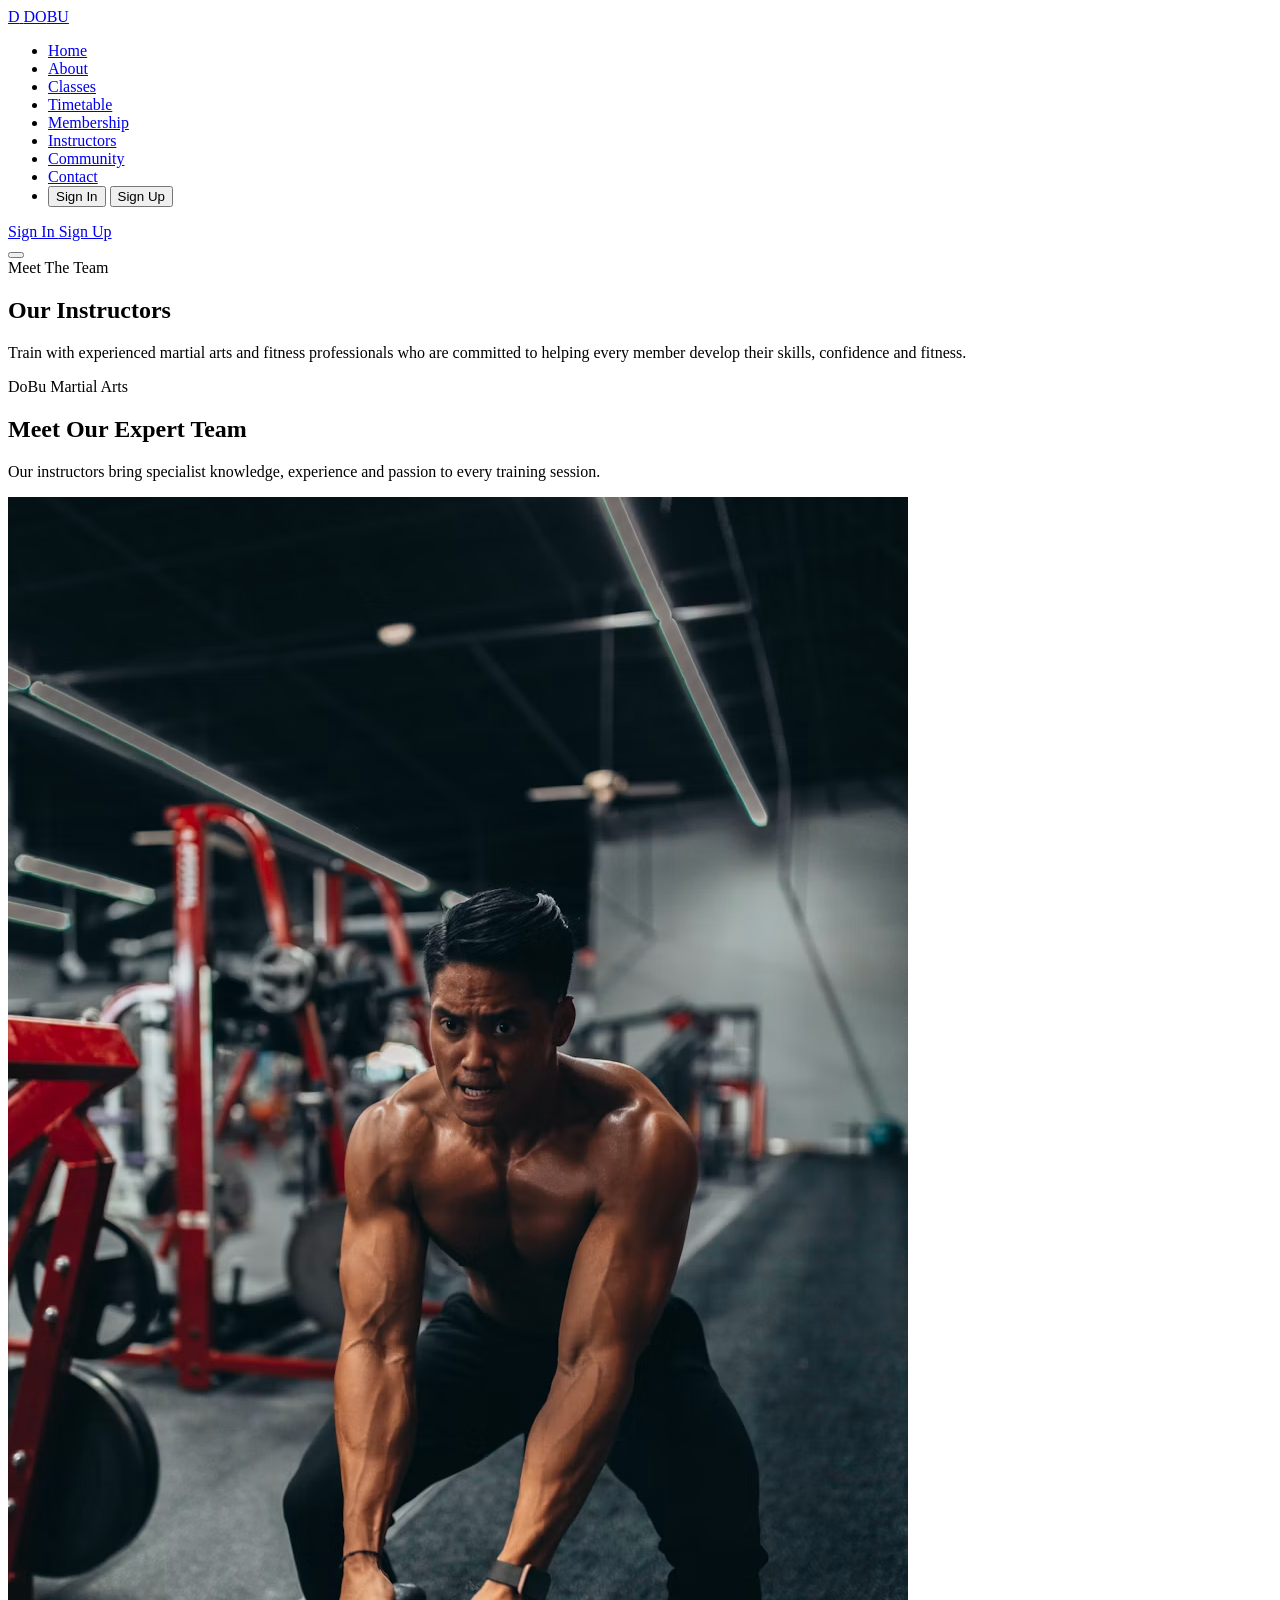
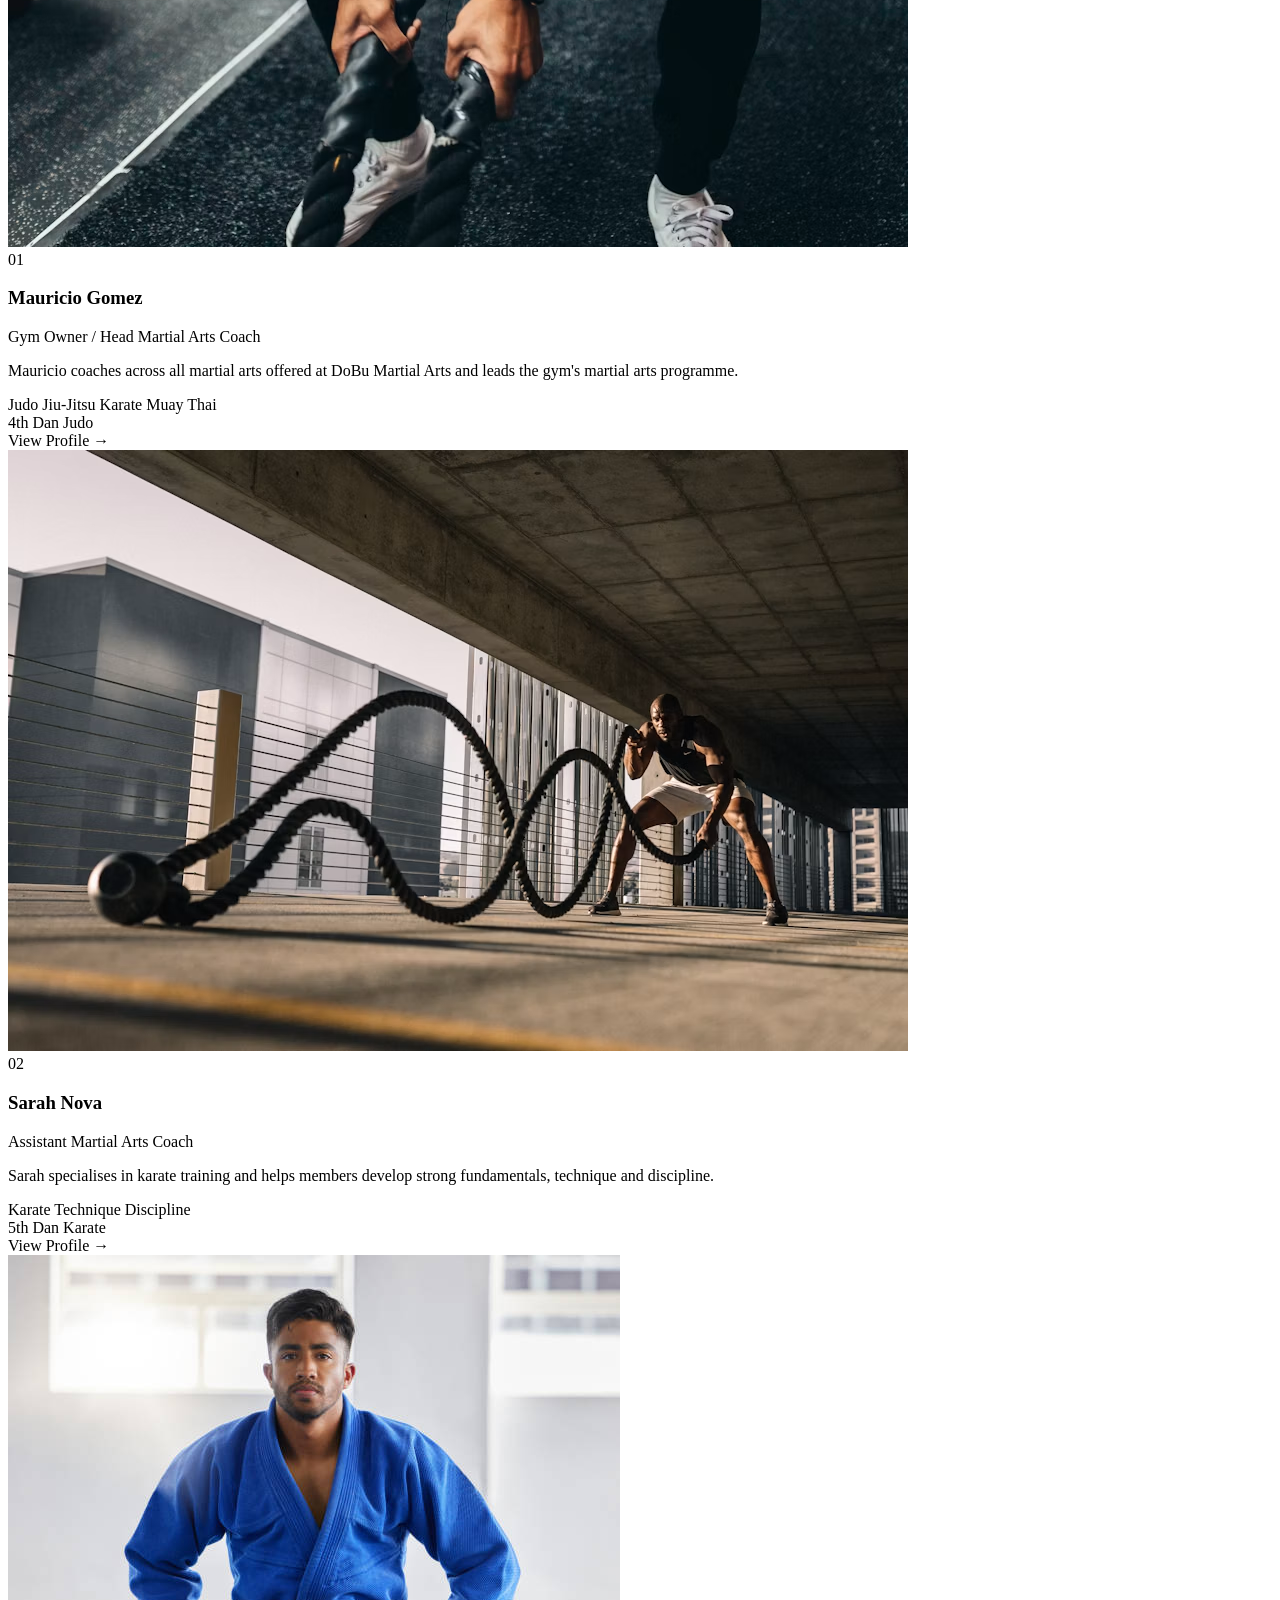
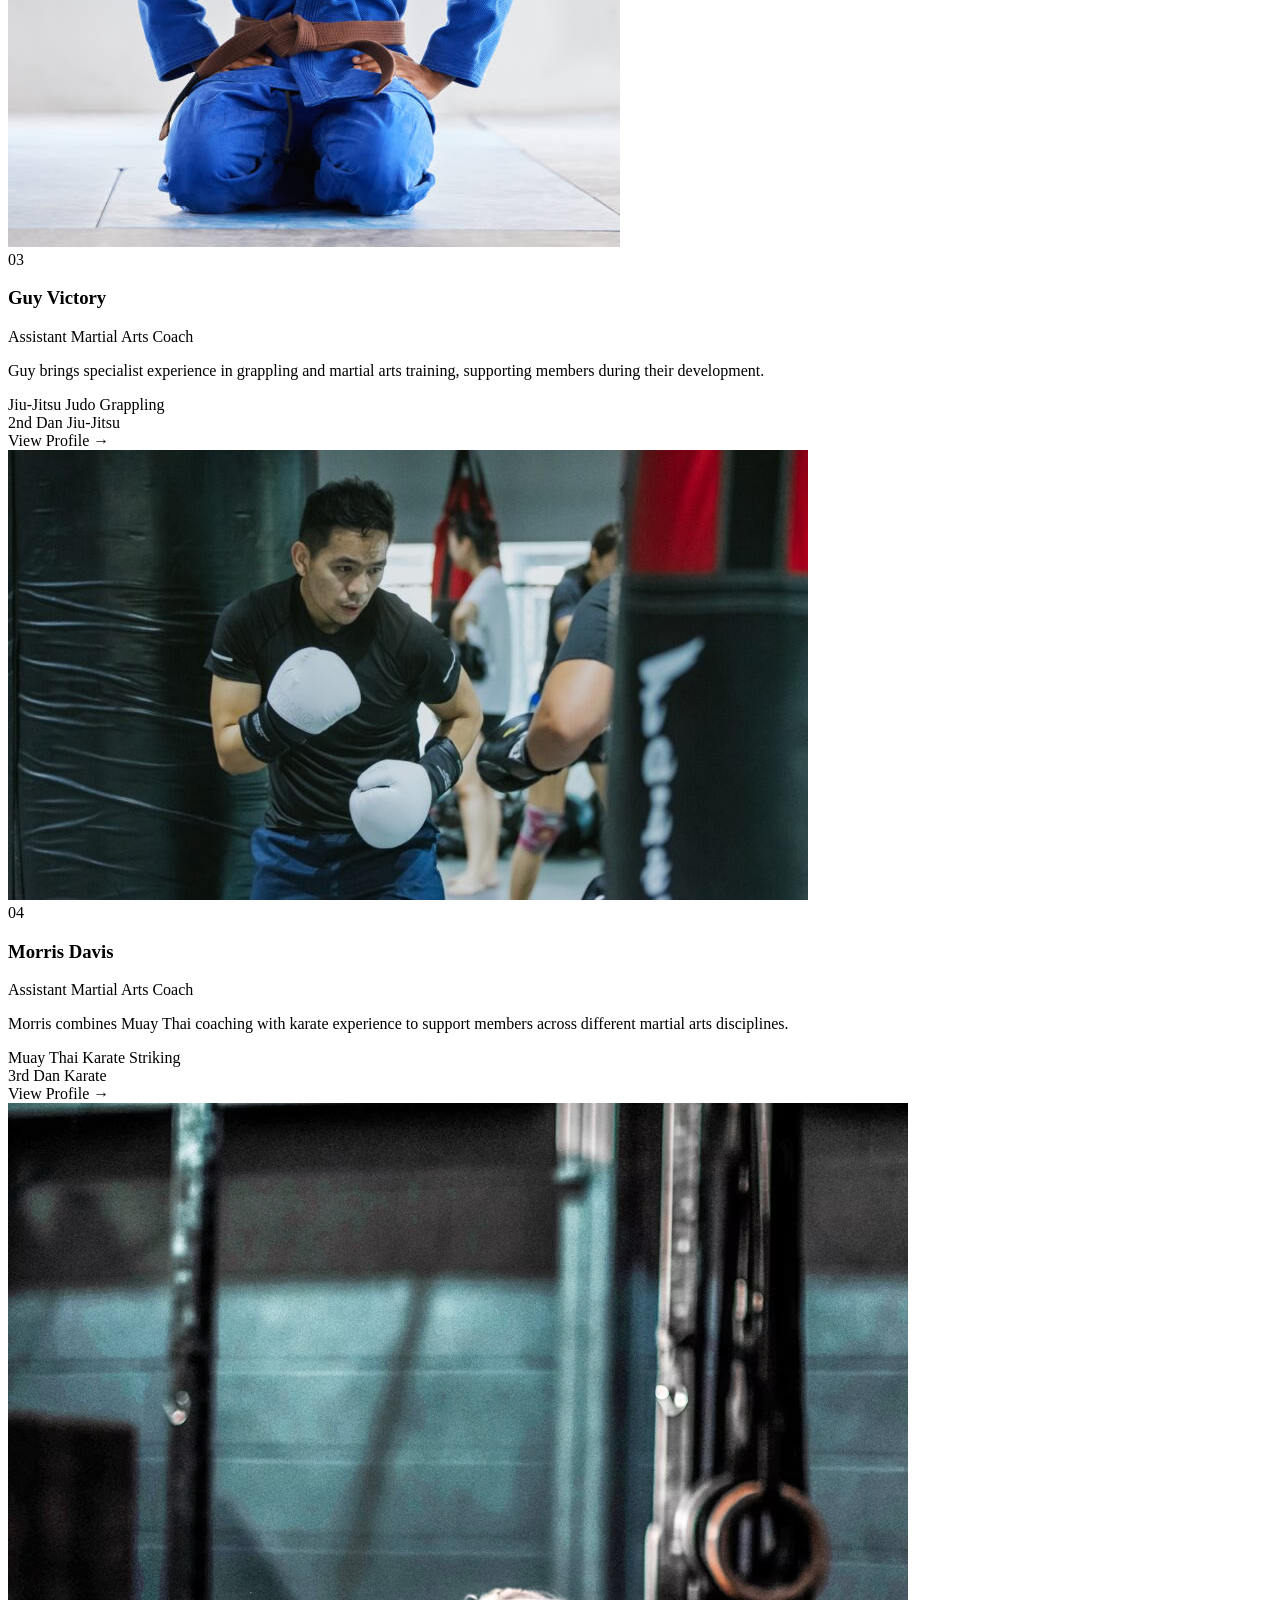
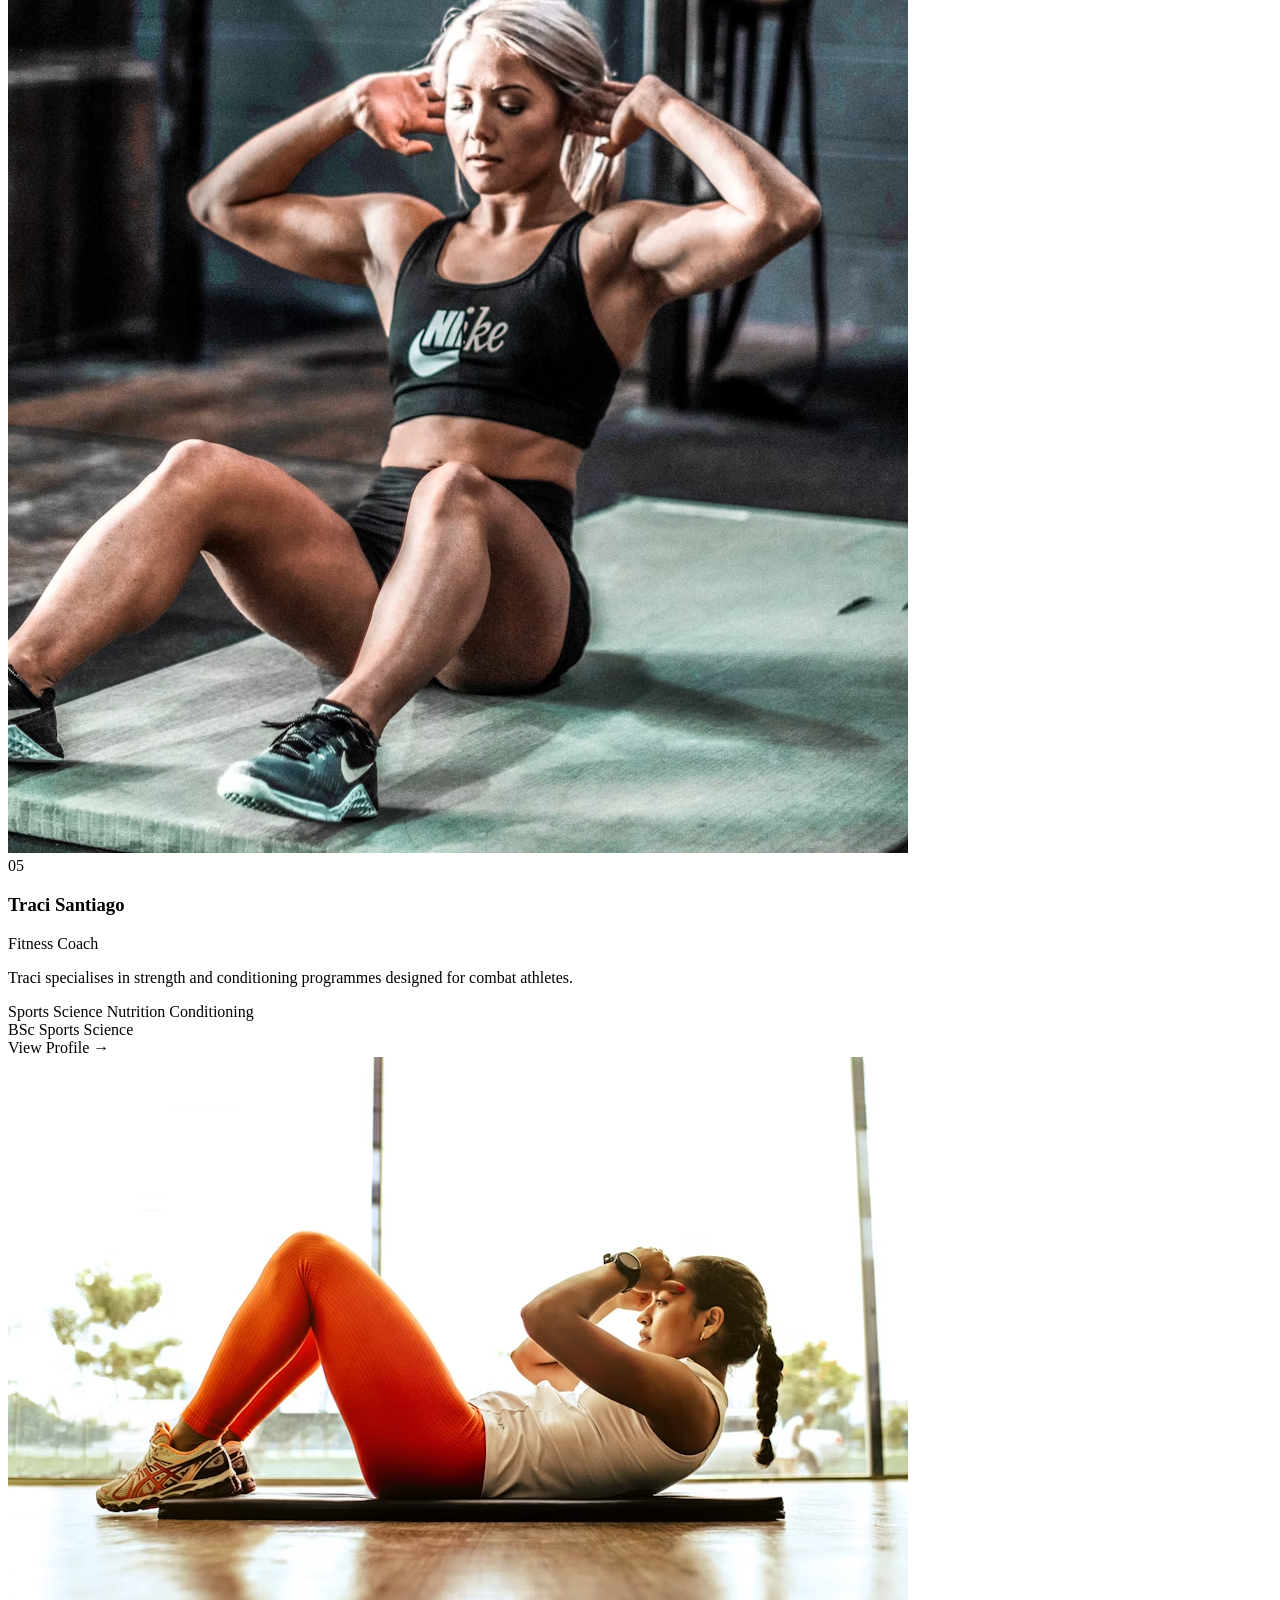
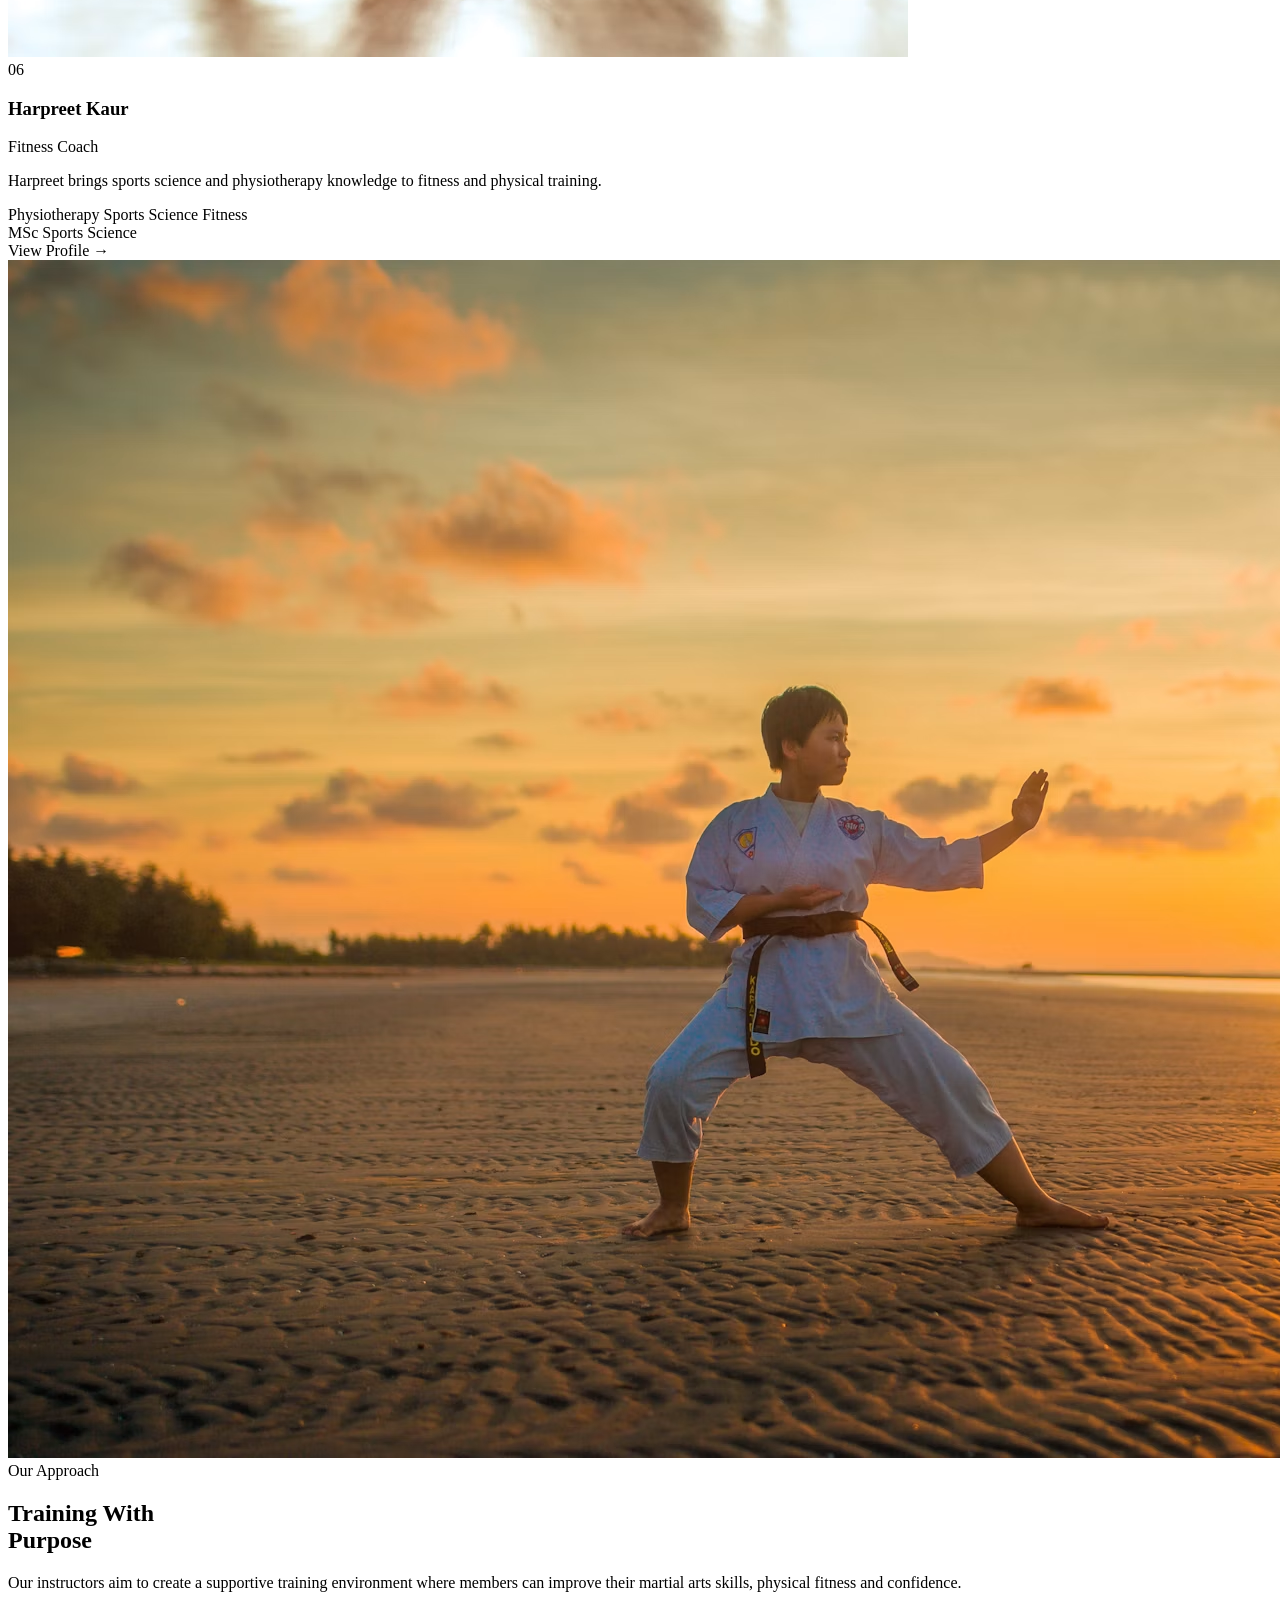
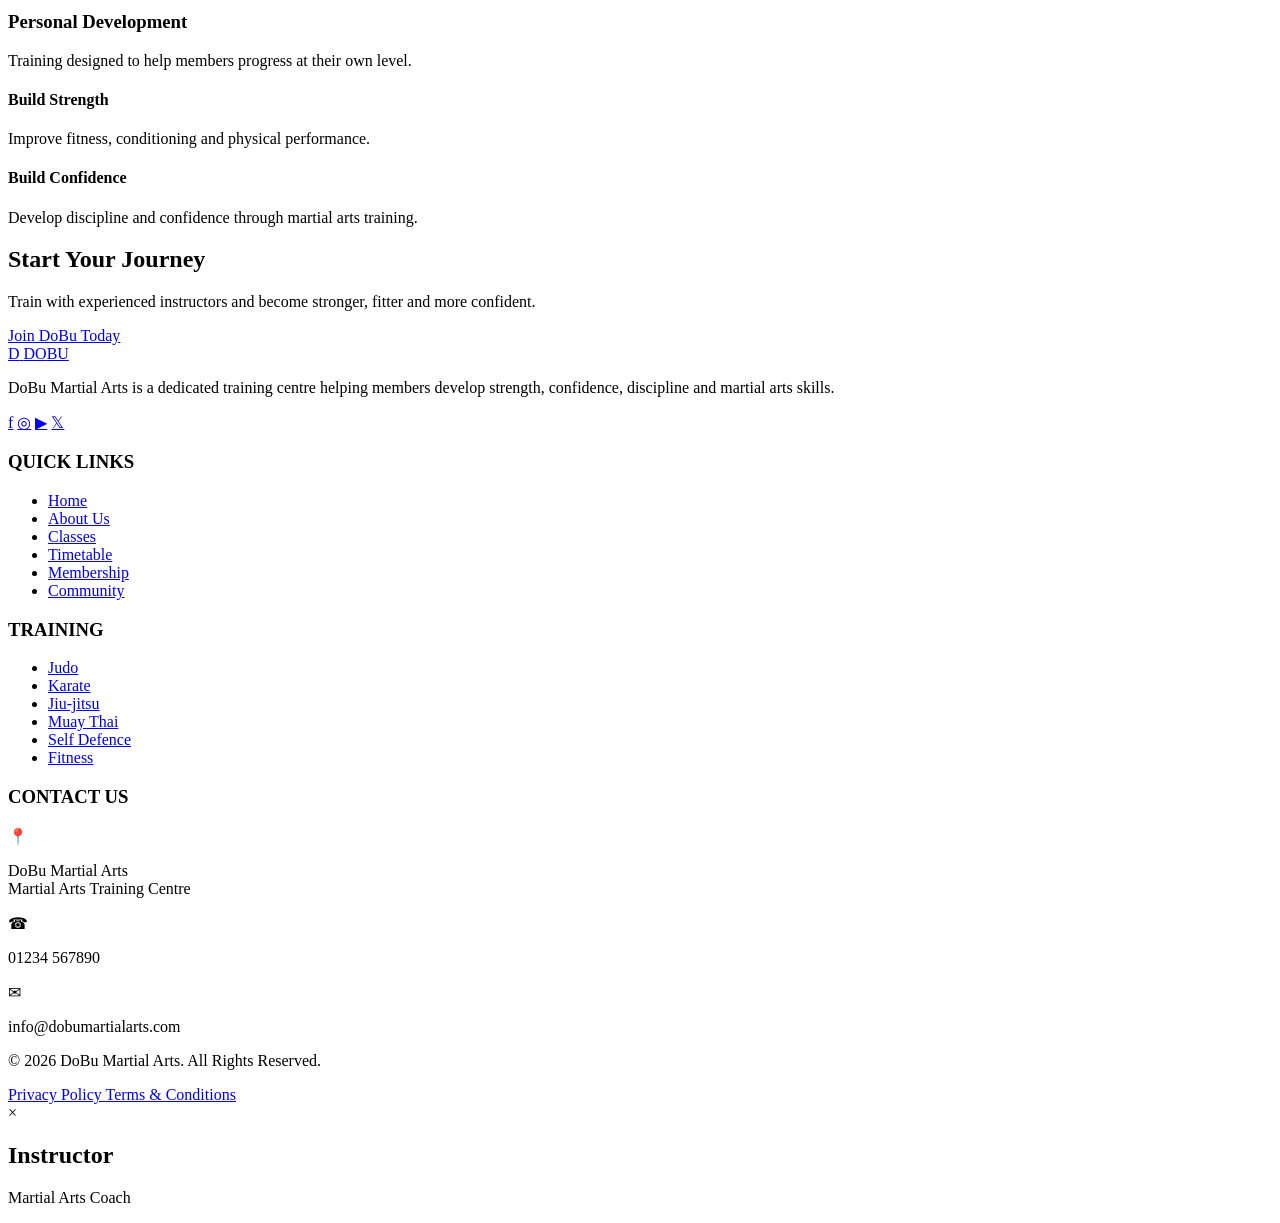
==== instructor.html @ dfca7b19 "Add files via upload" ====
<!DOCTYPE html>
<html lang="en">
<head>
    <meta charset="UTF-8">
    <meta name="viewport" content="width=device-width, initial-scale=1.0">
    <title>DoBu Martial Arts | Instructor</title>

    <link rel="stylesheet" href="Css/instructor.css">
</head>
<body>
   <!-- Header -->

   <header class="main-header">
    <nav class="navbar">

        <!-- Logo -->
        <a href="index.html" class="logo">
            <span class="logo-mark">D</span>
            <span>DO<span class="red-text">BU</span></span>
        </a>

        <!-- Navigation Links -->
        <ul class="nav-menu" id="navMenu">

            <li>
                <a href="index.html">Home</a>
            </li>

            <li>
                <a href="about.html">About</a>
            </li>

            <li>
                <a href="classes.html">Classes</a>
            </li>

            <li>
                <a href="timetable.html">Timetable</a>
            </li>

            <li>
                <a href="membership.html">Membership</a>
            </li>

            <li>
                <a href="instructor.html">Instructors</a>
            </li>

            <li>
                <a href="community.html">Community</a>
            </li>

            <li>
                <a href="contact.html">Contact</a>
            </li>

            <!-- Mobile-Only Action Buttons Inside Menu -->
            <li class="mobile-nav-actions">
                <button type="button" class="login-btn" onclick="window.location.href='signin.html'">
                    Sign In
                </button>
                <button type="button" class="join-btn" onclick="window.location.href='signup.html'">
                    Sign Up
                </button>
            </li>

        </ul>

        <!-- Buttons -->
        <div class="nav-actions">

            <a href="signin.html" class="login-btn">
                Sign In
            </a>

            <a href="signup.html" class="join-btn">
                Sign Up
            </a>

        </div>

        <!-- Mobile Menu Button -->
        <button class="menu-toggle" id="menuToggle">
            <span></span>
            <span></span>
            <span></span>
        </button>

    </nav>
</header>

<!-- hero -->

<section class="page-hero">

    <div class="container">

        <div class="hero-content">

            <div class="hero-label">
                Meet The Team
            </div>

            <h1>
                Our <span>Instructors</span>
            </h1>

            <p>
                Train with experienced martial arts and fitness
                professionals who are committed to helping every
                member develop their skills, confidence and fitness.
            </p>

        </div>

    </div>

</section>

<!-- Instructor -->

<section class="instructors">

    <div class="container">

        <div class="section-title">

            <span>DoBu Martial Arts</span>

            <h2>Meet Our Expert Team</h2>

            <p>
                Our instructors bring specialist knowledge,
                experience and passion to every training session.
            </p>

        </div>


        <div class="instructor-grid">

            <!-- Mauricio Gomez -->

            <div class="instructor-card">

                <div class="instructor-image">

                    <img src="img/MAURICIOGOMEZ.avif" alt="Martial arts instructor">

                    <div class="image-gradient"></div>

                    <div class="instructor-number">
                        01
                    </div>

                </div>


                <div class="instructor-info">

                    <h3>
                        Mauricio Gomez
                    </h3>

                    <div class="position">
                        Gym Owner / Head Martial Arts Coach
                    </div>

                    <p>
                        Mauricio coaches across all martial arts
                        offered at DoBu Martial Arts and leads the
                        gym's martial arts programme.
                    </p>


                    <div class="skills">

                        <span class="skill">
                            Judo
                        </span>

                        <span class="skill">
                            Jiu-Jitsu
                        </span>

                        <span class="skill">
                            Karate
                        </span>

                        <span class="skill">
                            Muay Thai
                        </span>

                    </div>


                    <div class="card-footer">

                        <div class="experience">
                            <i class="fa-solid fa-award"></i>
                            4th Dan Judo
                        </div>

                        <div
                            class="view-btn"
                            onclick="openModal(
                                'Mauricio Gomez',
                                'Gym Owner / Head Martial Arts Coach',
                                'Coaches in all martial arts. 4th Dan Blackbelt Judo, 3rd Dan Blackbelt Jiu-Jitsu, 1st Dan Blackbelt Karate and an accredited Muay Thai coach.'
                            )">

                            View Profile →

                        </div>

                    </div>

                </div>

            </div>

           <!-- Sarahnova -->

            <div class="instructor-card">

                <div class="instructor-image">

                    <img
                        src="img/sarahnova.avif"
                        alt="Female martial arts instructor">

                    <div class="image-gradient"></div>

                    <div class="instructor-number">
                        02
                    </div>

                </div>


                <div class="instructor-info">

                    <h3>
                        Sarah Nova
                    </h3>

                    <div class="position">
                        Assistant Martial Arts Coach
                    </div>

                    <p>
                        Sarah specialises in karate training and
                        helps members develop strong fundamentals,
                        technique and discipline.
                    </p>


                    <div class="skills">

                        <span class="skill">
                            Karate
                        </span>

                        <span class="skill">
                            Technique
                        </span>

                        <span class="skill">
                            Discipline
                        </span>

                    </div>


                    <div class="card-footer">

                        <div class="experience">
                            <i class="fa-solid fa-award"></i>
                            5th Dan Karate
                        </div>

                        <div
                            class="view-btn"
                            onclick="openModal(
                                'Sarah Nova',
                                'Assistant Martial Arts Coach',
                                'Sarah Nova is a 5th Dan Karate instructor and works as an assistant martial arts coach at DoBu Martial Arts.'
                            )">

                            View Profile →

                        </div>

                    </div>

                </div>

            </div>

            <!-- GUY VICTORY -->

            <div class="instructor-card">

                <div class="instructor-image">

                    <img
                        src="img/guyvactory.jpg"
                        alt="Jiu Jitsu instructor">

                    <div class="image-gradient"></div>

                    <div class="instructor-number">
                        03
                    </div>

                </div>


                <div class="instructor-info">

                    <h3>
                        Guy Victory
                    </h3>

                    <div class="position">
                        Assistant Martial Arts Coach
                    </div>

                    <p>
                        Guy brings specialist experience in
                        grappling and martial arts training,
                        supporting members during their development.
                    </p>


                    <div class="skills">

                        <span class="skill">
                            Jiu-Jitsu
                        </span>

                        <span class="skill">
                            Judo
                        </span>

                        <span class="skill">
                            Grappling
                        </span>

                    </div>


                    <div class="card-footer">

                        <div class="experience">
                            <i class="fa-solid fa-award"></i>
                            2nd Dan Jiu-Jitsu
                        </div>

                        <div
                            class="view-btn"
                            onclick="openModal(
                                'Guy Victory',
                                'Assistant Martial Arts Coach',
                                'Guy Victory holds a 2nd Dan Blackbelt in Jiu-Jitsu and a 1st Dan Blackbelt in Judo.'
                            )">

                            View Profile →

                        </div>

                    </div>

                </div>

            </div>

            <!-- MORRIS DAVIS -->

            <div class="instructor-card">

                <div class="instructor-image">

                    <img
                        src="img/MorrisDavis.jpg"
                        alt="Muay Thai instructor">

                    <div class="image-gradient"></div>

                    <div class="instructor-number">
                        04
                    </div>

                </div>


                <div class="instructor-info">

                    <h3>
                        Morris Davis
                    </h3>

                    <div class="position">
                        Assistant Martial Arts Coach
                    </div>

                    <p>
                        Morris combines Muay Thai coaching with
                        karate experience to support members across
                        different martial arts disciplines.
                    </p>


                    <div class="skills">

                        <span class="skill">
                            Muay Thai
                        </span>

                        <span class="skill">
                            Karate
                        </span>

                        <span class="skill">
                            Striking
                        </span>

                    </div>


                    <div class="card-footer">

                        <div class="experience">
                            <i class="fa-solid fa-award"></i>
                            3rd Dan Karate
                        </div>

                        <div
                            class="view-btn"
                            onclick="openModal(
                                'Morris Davis',
                                'Assistant Martial Arts Coach',
                                'Morris Davis is an accredited Muay Thai coach and holds a 3rd Dan Blackbelt in Karate.'
                            )">

                            View Profile →

                        </div>

                    </div>

                </div>

            </div>

            <!-- TRACI SANTIAGO -->

            <div class="instructor-card">

                <div class="instructor-image">

                    <img
                        src="img/santigo.avif"
                        alt="Female fitness coach">

                    <div class="image-gradient"></div>

                    <div class="instructor-number">
                        05
                    </div>

                </div>


                <div class="instructor-info">

                    <h3>
                        Traci Santiago
                    </h3>

                    <div class="position">
                        Fitness Coach
                    </div>

                    <p>
                        Traci specialises in strength and conditioning
                        programmes designed for combat athletes.
                    </p>


                    <div class="skills">

                        <span class="skill">
                            Sports Science
                        </span>

                        <span class="skill">
                            Nutrition
                        </span>

                        <span class="skill">
                            Conditioning
                        </span>

                    </div>


                    <div class="card-footer">

                        <div class="experience">
                            <i class="fa-solid fa-graduation-cap"></i>
                            BSc Sports Science
                        </div>

                        <div
                            class="view-btn"
                            onclick="openModal(
                                'Traci Santiago',
                                'Fitness Coach',
                                'Traci Santiago has a BSc in Sports Science, is qualified in health and nutrition, and specialises in strength and conditioning programmes for combat athletes.'
                            )">

                            View Profile →

                        </div>

                    </div>

                </div>

            </div>

            <!-- HARPREET KAUR -->

            <div class="instructor-card">

                <div class="instructor-image">

                    <img
                        src="img/harpreet.avif"
                        alt="Fitness coach">

                    <div class="image-gradient"></div>

                    <div class="instructor-number">
                        06
                    </div>

                </div>


                <div class="instructor-info">

                    <h3>
                        Harpreet Kaur
                    </h3>

                    <div class="position">
                        Fitness Coach
                    </div>

                    <p>
                        Harpreet brings sports science and physiotherapy
                        knowledge to fitness and physical training.
                    </p>


                    <div class="skills">

                        <span class="skill">
                            Physiotherapy
                        </span>

                        <span class="skill">
                            Sports Science
                        </span>

                        <span class="skill">
                            Fitness
                        </span>

                    </div>


                    <div class="card-footer">

                        <div class="experience">
                            <i class="fa-solid fa-graduation-cap"></i>
                            MSc Sports Science
                        </div>

                        <div
                            class="view-btn"
                            onclick="openModal(
                                'Harpreet Kaur',
                                'Fitness Coach',
                                'Harpreet Kaur has a BSc in Physiotherapy and an MSc in Sports Science.'
                            )">

                            View Profile →

                        </div>

                    </div>

                </div>

            </div>


        </div>

    </div>

</section>

<!-- COACHING PHILOSOPHY -->

<section class="philosophy">

    <div class="container">

        <div class="philosophy-grid">


            <div class="philosophy-image">

                <img
                    src="img/background.avif"
                    alt="Martial arts coaching">

            </div>


            <div class="philosophy-content">

                <div class="label">
                    Our Approach
                </div>

                <h2>
                    Training With<br>
                    <span>Purpose</span>
                </h2>

                <p>
                    Our instructors aim to create a supportive training
                    environment where members can improve their martial
                    arts skills, physical fitness and confidence.
                </p>


                <div class="philosophy-item">

                    <div class="philosophy-icon">
                        <i class="fa-solid fa-bullseye"></i>
                    </div>

                    <div>

                        <h3>
                            Personal Development
                        </h3>

                        <p>
                            Training designed to help members progress
                            at their own level.
                        </p>

                    </div>

                </div>


                <div class="philosophy-item">

                    <div class="philosophy-icon">
                        <i class="fa-solid fa-dumbbell"></i>
                    </div>

                    <div>

                        <h4>
                            Build Strength
                        </h4>

                        <p>
                            Improve fitness, conditioning and physical
                            performance.
                        </p>

                    </div>

                </div>


                <div class="philosophy-item">

                    <div class="philosophy-icon">
                        <i class="fa-solid fa-shield-halved"></i>
                    </div>

                    <div>

                        <h4>
                            Build Confidence
                        </h4>

                        <p>
                            Develop discipline and confidence through
                            martial arts training.
                        </p>

                    </div>

                </div>

            </div>

        </div>

    </div>

</section>

<!-- CTA -->

<section class="cta">

    <div class="container">

        <h2>
            Start Your Journey
        </h2>

        <p>
            Train with experienced instructors and become
            stronger, fitter and more confident.
        </p>

        <a href="signup.html" class="cta-button">
            Join DoBu Today
            <i class="fa-solid fa-arrow-right"></i>
        </a>

    </div>

</section>

<!-- FOOTER -->

<footer class="dobu-footer">

    <div class="footer-top">

        <div class="footer-container">

            <!-- BRAND -->
            <div class="footer-brand">

                <a href="index.html" class="footer-logo">

                    <span class="footer-logo-mark">D</span>

                    <span>
                        DO<span>BU</span>
                    </span>

                </a>

                <p class="footer-description">
                    DoBu Martial Arts is a dedicated training
                    centre helping members develop strength,
                    confidence, discipline and martial arts skills.
                </p>


                <!-- SOCIAL MEDIA -->

                <div class="footer-social">

                    <a href="#" aria-label="Facebook">f</a>

                    <a href="#" aria-label="Instagram">◎</a>

                    <a href="#" aria-label="YouTube">▶</a>

                    <a href="#" aria-label="X">𝕏</a>

                </div>

            </div>


            <!-- QUICK LINKS -->

            <div class="footer-column">

                <h3>QUICK LINKS</h3>

                <ul>

                    <li>
                        <a href="index.html">Home</a>
                    </li>

                    <li>
                        <a href="about.html">About Us</a>
                    </li>

                    <li>
                        <a href="classes.html">Classes</a>
                    </li>

                    <li>
                        <a href="timetable.html">Timetable</a>
                    </li>

                    <li>
                        <a href="membership.html">Membership</a>
                    </li>

                    <li>
                        <a href="community.html">Community</a>
                    </li>

                </ul>

            </div>


            <!-- TRAINING -->

            <div class="footer-column">

                <h3>TRAINING</h3>

                <ul>

                    <li>
                        <a href="classes.html">
                            Judo
                        </a>
                    </li>

                    <li>
                        <a href="classes.html">
                            Karate
                        </a>
                    </li>

                    <li>
                        <a href="classes.html">
                            Jiu-jitsu
                        </a>
                    </li>

                    <li>
                        <a href="classes.html">
                            Muay Thai
                        </a>
                    </li>

                    <li>
                        <a href="classes.html">
                            Self Defence
                        </a>
                    </li>

                    <li>
                        <a href="classes.html">
                            Fitness
                        </a>
                    </li>

                </ul>

            </div>


            <!-- CONTACT -->

            <div class="footer-column contact-column">

                <h3>CONTACT US</h3>

                <div class="contact-item">

                    <span class="contact-icon">
                        📍
                    </span>

                    <p>
                        DoBu Martial Arts<br>
                        Martial Arts Training Centre
                    </p>

                </div>


                <div class="contact-item">

                    <span class="contact-icon">
                        ☎
                    </span>

                    <p>
                        01234 567890
                    </p>

                </div>


                <div class="contact-item">

                    <span class="contact-icon">
                        ✉
                    </span>

                    <p>
                        info@dobumartialarts.com
                    </p>

                </div>

            </div>

        </div>

    </div>

    <!-- FOOTER BOTTOM -->

    <div class="footer-bottom">

        <div class="footer-container footer-bottom-content">

            <p>
                © 2026 DoBu Martial Arts.
                All Rights Reserved.
            </p>

            <div class="footer-bottom-links">

                <a href="#">
                    Privacy Policy
                </a>

                <a href="#">
                    Terms & Conditions
                </a>

            </div>

        </div>

    </div>

</footer>


<!-- PROFILE MODAL -->

<div class="modal" id="profileModal">

    <div class="modal-box">

        <span
            class="modal-close"
            onclick="closeModal()">

            &times;

        </span>


        <h2 id="modalName">
            Instructor
        </h2>

        <div
            class="modal-role"
            id="modalRole">

            Martial Arts Coach

        </div>

        <p id="modalDescription">

        </p>

    </div>

</div>


<script src="Js/instructor.js"></script>
</body>
</html>
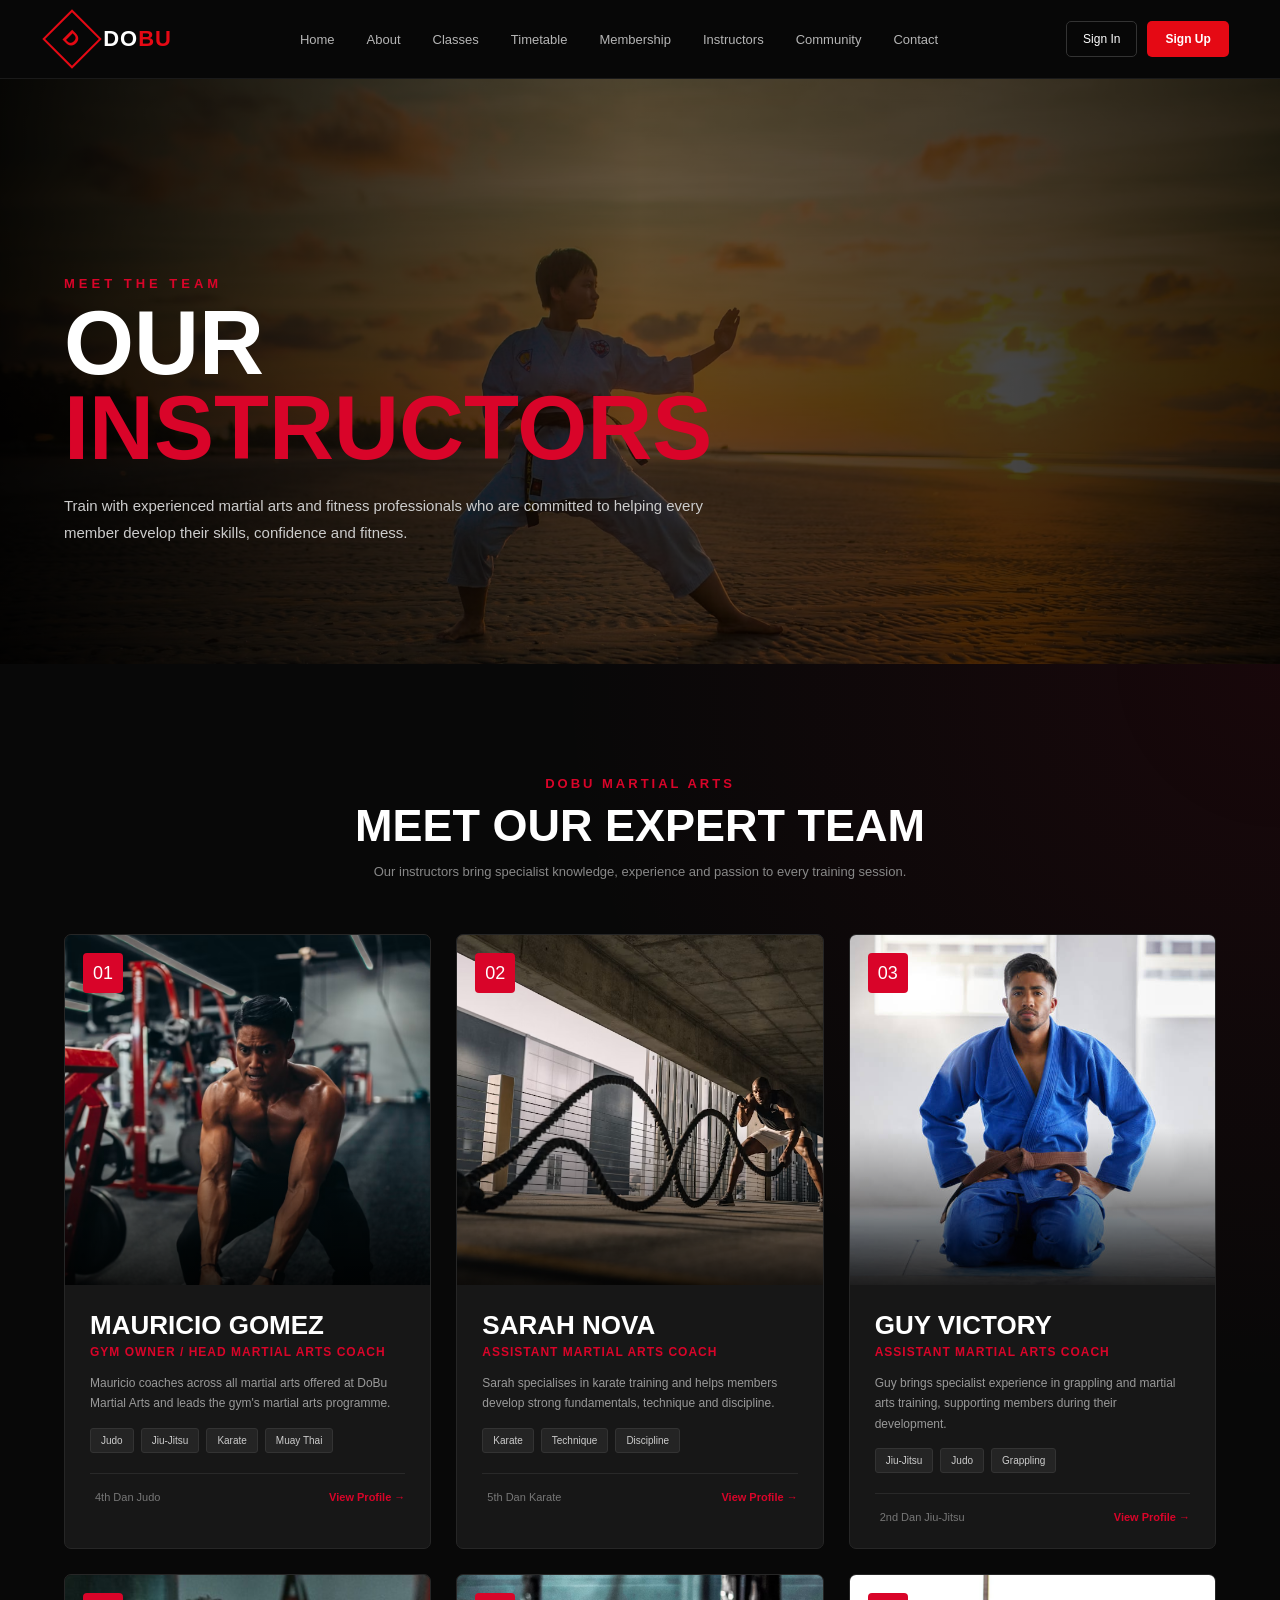
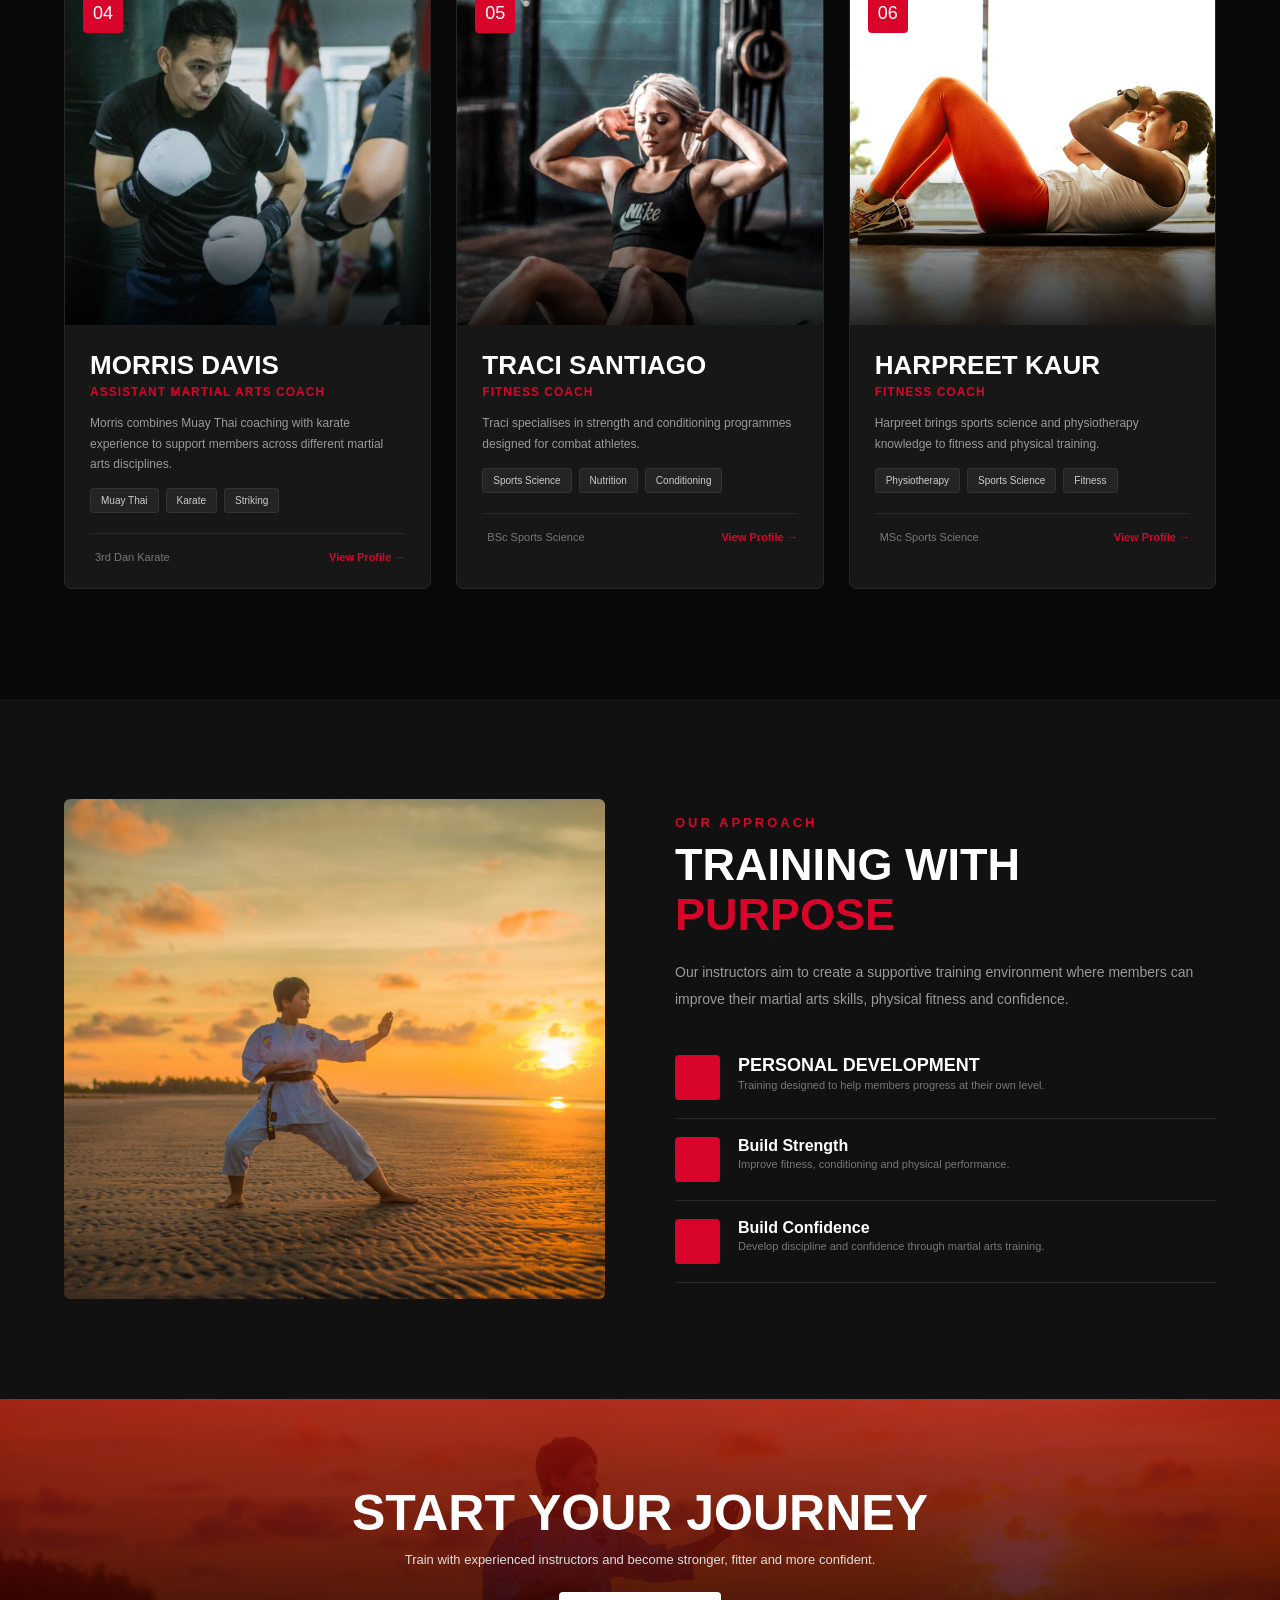
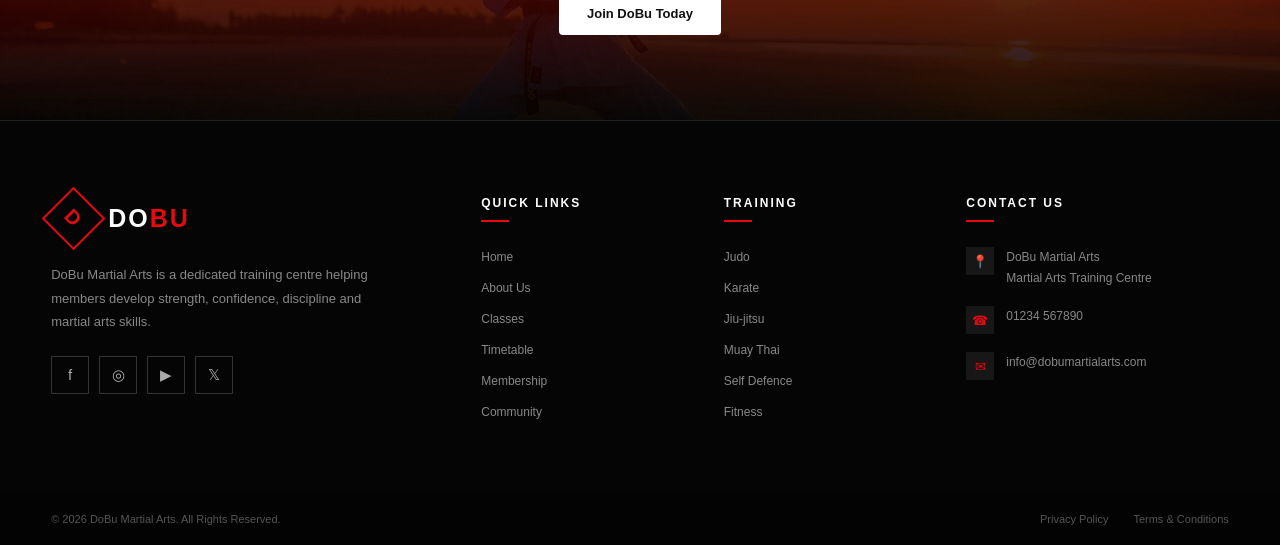
==== commit 687502eb: "Add files via upload" ====
--- a/instructor.html
+++ b/instructor.html
@@ -5,7 +5,7 @@
     <meta name="viewport" content="width=device-width, initial-scale=1.0">
     <title>DoBu Martial Arts | Instructor</title>
 
-    <link rel="stylesheet" href="Css/instructor.css">
+    <link rel="stylesheet" href="CSS/instructor.css">
 </head>
 <body>
    <!-- Header -->
--- a/CSS/instructor.css
+++ b/CSS/instructor.css
@@ -0,0 +1,1428 @@
+/* =================================
+           GLOBAL
+        ================================= */
+
+        * {
+            margin: 0;
+            padding: 0;
+            box-sizing: border-box;
+            scroll-behavior: smooth;
+        }
+
+        body {
+            font-family: "Poppins", sans-serif;
+            background: #080808;
+            color: white;
+        }
+
+        :root {
+            --red: #d90429;
+            --dark-red: #a9031e;
+            --black: #080808;
+            --dark: #111111;
+            --card: #171717;
+            --gray: #999;
+            --light-gray: #ccc;
+        }
+
+        a {
+            text-decoration: none;
+            color: inherit;
+        }
+
+        .container {
+            width: 90%;
+            max-width: 1200px;
+            margin: auto;
+        }
+
+/* =========================
+   NAVBAR
+========================= */
+
+* {
+    margin: 0;
+    padding: 0;
+    box-sizing: border-box;
+}
+
+.main-header {
+    width: 100%;
+    position: sticky;
+    top: 0;
+    z-index: 1000;
+
+    background: rgba(8, 8, 8, 0.95);
+
+    border-bottom: 1px solid rgba(255, 255, 255, 0.08);
+
+    backdrop-filter: blur(10px);
+}
+
+.navbar {
+    width: 92%;
+    max-width: 1300px;
+    height: 78px;
+
+    margin: auto;
+
+    display: flex;
+    align-items: center;
+    justify-content: space-between;
+}
+
+
+/* =========================
+   LOGO
+========================= */
+
+.logo {
+    display: flex;
+    align-items: center;
+    gap: 10px;
+
+    color: white;
+
+    text-decoration: none;
+
+    font-size: 22px;
+    font-weight: 800;
+
+    letter-spacing: 1px;
+}
+
+.logo-mark {
+    width: 42px;
+    height: 42px;
+
+    display: flex;
+    justify-content: center;
+    align-items: center;
+
+    border: 2px solid #e50914;
+
+    color: #e50914;
+
+    font-size: 20px;
+
+    transform: rotate(45deg);
+}
+
+.logo-mark::first-letter {
+    transform: rotate(-45deg);
+}
+
+.red-text {
+    color: #e50914;
+}
+
+
+/* =========================
+   NAVIGATION LINKS
+========================= */
+
+.nav-menu {
+    display: flex;
+    align-items: center;
+
+    gap: 8px;
+
+    list-style: none;
+}
+
+.nav-menu a {
+    position: relative;
+
+    display: block;
+
+    padding: 10px 12px;
+
+    color: #b5b5b5;
+
+    text-decoration: none;
+
+    font-size: 13px;
+
+    transition: 0.3s;
+}
+
+.nav-menu a::after {
+    content: "";
+
+    position: absolute;
+
+    left: 50%;
+    bottom: 3px;
+
+    width: 0;
+    height: 2px;
+
+    background: #e50914;
+
+    transform: translateX(-50%);
+
+    transition: 0.3s;
+}
+
+.nav-menu a:hover {
+    color: white;
+}
+
+.nav-menu a:hover::after,
+.nav-menu a.active::after {
+    width: 65%;
+}
+
+.nav-menu a.active {
+    color: #e50914;
+}
+
+
+/* =========================
+   BUTTONS
+========================= */
+
+.nav-actions {
+    display: flex;
+    align-items: center;
+    gap: 10px;
+}
+
+.login-btn {
+    padding: 10px 16px;
+
+    color: white;
+
+    border: 1px solid #333;
+
+    border-radius: 5px;
+
+    text-decoration: none;
+
+    font-size: 12px;
+
+    transition: 0.3s;
+}
+
+.login-btn:hover {
+    border-color: #e50914;
+
+    color: #e50914;
+}
+
+.join-btn {
+    padding: 11px 18px;
+
+    background: #e50914;
+
+    color: white;
+
+    border-radius: 5px;
+
+    text-decoration: none;
+
+    font-size: 12px;
+    font-weight: bold;
+
+    transition: 0.3s;
+}
+
+.join-btn:hover {
+    background: #bb0710;
+
+    transform: translateY(-2px);
+}
+
+.mobile-nav-actions {
+    display: none;
+}
+
+/* =========================
+   MOBILE MENU BUTTON
+========================= */
+
+.menu-toggle {
+    display: none;
+
+    width: 42px;
+    height: 42px;
+
+    background: transparent;
+
+    border: 1px solid #333;
+
+    cursor: pointer;
+
+    border-radius: 5px;
+}
+
+.menu-toggle span {
+    display: block;
+
+    width: 20px;
+    height: 2px;
+
+    background: white;
+
+    margin: 5px auto;
+
+    transition: 0.3s;
+}
+
+
+/* =========================
+   TABLET
+========================= */
+
+@media (max-width: 1100px) {
+
+    .nav-menu {
+        gap: 0;
+    }
+
+    .nav-menu a {
+        padding: 10px 8px;
+        font-size: 12px;
+    }
+
+}
+
+
+/* =========================
+   MOBILE
+========================= */
+
+@media (max-width: 850px) {
+
+    .navbar {
+        height: 70px;
+    }
+
+
+    .nav-actions {
+        display: none;
+    }
+
+
+    .menu-toggle {
+        display: block;
+    }
+
+
+    .nav-menu {
+        position: absolute;
+
+        top: 70px;
+        left: 0;
+
+        width: 100%;
+
+        display: flex;
+
+        flex-direction: column;
+
+        background: #0c0c0c;
+
+        border-bottom: 1px solid #222;
+
+        padding: 20px;
+
+        gap: 5px;
+
+
+        opacity: 0;
+
+        visibility: hidden;
+
+        transform: translateY(-20px);
+
+        transition: 0.3s;
+    }
+
+
+    .nav-menu.show {
+        opacity: 1;
+
+        visibility: visible;
+
+        transform: translateY(0);
+    }
+
+
+    .nav-menu li {
+        width: 100%;
+    }
+
+
+    .nav-menu a {
+        width: 100%;
+
+        text-align: center;
+
+        padding: 14px;
+
+        border-bottom: 1px solid #1e1e1e;
+    }
+
+
+    .nav-menu a::after {
+        display: none;
+    }
+
+
+    .nav-menu a:hover,
+    .nav-menu a.active {
+        background: #171717;
+
+        color: #e50914;
+    }
+
+}
+
+
+/* =========================
+   SMALL MOBILE
+========================= */
+
+@media (max-width: 480px) {
+
+    .navbar {
+        width: 90%;
+    }
+
+    .logo {
+        font-size: 18px;
+    }
+
+    .logo-mark {
+        width: 36px;
+        height: 36px;
+    }
+
+}
+
+
+        /* =================================
+           HERO
+        ================================= */
+
+        .page-hero {
+            min-height: 65vh;
+            padding-top: 78px;
+
+            display: flex;
+            align-items: center;
+
+            position: relative;
+
+            background:
+                linear-gradient(
+                    90deg,
+                    rgba(0,0,0,.95),
+                    rgba(0,0,0,.60),
+                    rgba(0,0,0,.82)
+                ),
+
+                url("../img/background.avif")
+                center / cover;
+        }
+
+        .hero-content {
+            max-width: 750px;
+        }
+
+        .hero-label {
+            color: var(--red);
+            text-transform: uppercase;
+            letter-spacing: 4px;
+            font-size: 13px;
+            font-weight: 600;
+        }
+
+        .hero-content h1 {
+            font-family: "Oswald", sans-serif;
+
+            font-size: clamp(55px, 8vw, 90px);
+
+            line-height: .95;
+
+            text-transform: uppercase;
+
+            margin: 10px 0 20px;
+        }
+
+        .hero-content h1 span {
+            color: var(--red);
+        }
+
+        .hero-content p {
+            max-width: 650px;
+
+            color: #ccc;
+
+            font-size: 15px;
+
+            line-height: 1.8;
+        }
+
+
+        /* =================================
+           INSTRUCTORS SECTION
+        ================================= */
+
+        .instructors {
+            padding: 110px 0;
+
+            background:
+                radial-gradient(
+                    circle at top right,
+                    rgba(217,4,41,.08),
+                    transparent 35%
+                ),
+                #080808;
+        }
+
+
+        /* Section title */
+
+        .section-title {
+            text-align: center;
+            margin-bottom: 55px;
+        }
+
+        .section-title span {
+            color: var(--red);
+
+            text-transform: uppercase;
+
+            letter-spacing: 3px;
+
+            font-size: 13px;
+
+            font-weight: 600;
+        }
+
+        .section-title h2 {
+            font-family: "Oswald", sans-serif;
+
+            text-transform: uppercase;
+
+            font-size: 45px;
+
+            margin-top: 8px;
+        }
+
+        .section-title p {
+            color: #888;
+
+            max-width: 650px;
+
+            margin: 12px auto;
+
+            font-size: 13px;
+        }
+
+
+        /* =================================
+           INSTRUCTOR GRID
+        ================================= */
+
+        .instructor-grid {
+            display: grid;
+
+            grid-template-columns:
+                repeat(3, 1fr);
+
+            gap: 25px;
+        }
+
+
+        /* =================================
+           CARD
+        ================================= */
+
+        .instructor-card {
+            position: relative;
+
+            background: var(--card);
+
+            border: 1px solid #262626;
+
+            border-radius: 7px;
+
+            overflow: hidden;
+
+            transition: .4s;
+
+            opacity: 0;
+
+            transform: translateY(35px);
+        }
+
+        .instructor-card.show {
+            opacity: 1;
+
+            transform: translateY(0);
+        }
+
+        .instructor-card:hover {
+            transform: translateY(-8px);
+
+            border-color: rgba(217,4,41,.6);
+
+            box-shadow:
+                0 20px 45px rgba(0,0,0,.45);
+        }
+
+
+        /* =================================
+           IMAGE
+        ================================= */
+
+        .instructor-image {
+            height: 350px;
+
+            position: relative;
+
+            overflow: hidden;
+        }
+
+        .instructor-image img {
+            width: 100%;
+            height: 100%;
+
+            object-fit: cover;
+
+            object-position: center;
+
+            transition: .5s;
+        }
+
+        .instructor-card:hover
+        .instructor-image img {
+            transform: scale(1.06);
+        }
+
+
+        /* Image gradient */
+
+        .image-gradient {
+            position: absolute;
+
+            left: 0;
+            right: 0;
+            bottom: 0;
+
+            height: 45%;
+
+            background:
+                linear-gradient(
+                    transparent,
+                    rgba(0,0,0,.85)
+                );
+        }
+
+
+        /* Instructor number */
+
+        .instructor-number {
+            position: absolute;
+
+            top: 18px;
+            left: 18px;
+
+            width: 40px;
+            height: 40px;
+
+            background: var(--red);
+
+            display: flex;
+            align-items: center;
+            justify-content: center;
+
+            border-radius: 4px;
+
+            font-family: "Oswald", sans-serif;
+
+            font-size: 18px;
+        }
+
+
+        /* =================================
+           CARD CONTENT
+        ================================= */
+
+        .instructor-info {
+            padding: 25px;
+        }
+
+        .instructor-info h3 {
+            font-family: "Oswald", sans-serif;
+
+            text-transform: uppercase;
+
+            font-size: 26px;
+        }
+
+        .position {
+            color: var(--red);
+
+            font-size: 12px;
+
+            text-transform: uppercase;
+
+            font-weight: 600;
+
+            letter-spacing: 1px;
+
+            margin-top: 4px;
+        }
+
+        .instructor-info p {
+            color: #999;
+
+            font-size: 12px;
+
+            line-height: 1.7;
+
+            margin: 14px 0;
+        }
+
+
+        /* Skills */
+
+        .skills {
+            display: flex;
+
+            flex-wrap: wrap;
+
+            gap: 7px;
+
+            margin-bottom: 20px;
+        }
+
+        .skill {
+            background: #242424;
+
+            border: 1px solid #333;
+
+            color: #ccc;
+
+            padding: 6px 10px;
+
+            border-radius: 3px;
+
+            font-size: 10px;
+        }
+
+
+        /* Card footer */
+
+        .card-footer {
+            padding-top: 17px;
+
+            border-top: 1px solid #292929;
+
+            display: flex;
+
+            justify-content: space-between;
+
+            align-items: center;
+        }
+
+        .experience {
+            color: #777;
+
+            font-size: 11px;
+        }
+
+        .experience i {
+            color: var(--red);
+
+            margin-right: 5px;
+        }
+
+        .view-btn {
+            color: var(--red);
+
+            font-size: 11px;
+
+            font-weight: 600;
+
+            cursor: pointer;
+
+            transition: .3s;
+        }
+
+        .view-btn:hover {
+            color: white;
+        }
+
+
+        /* =================================
+           COACHING PHILOSOPHY
+        ================================= */
+
+        .philosophy {
+            padding: 100px 0;
+
+            background: #111;
+        }
+
+        .philosophy-grid {
+            display: grid;
+
+            grid-template-columns:
+                1fr 1fr;
+
+            gap: 70px;
+
+            align-items: center;
+        }
+
+        .philosophy-image {
+            height: 500px;
+
+            overflow: hidden;
+
+            border-radius: 6px;
+        }
+
+        .philosophy-image img {
+            width: 100%;
+            height: 100%;
+
+            object-fit: cover;
+        }
+
+        .philosophy-content .label {
+            color: var(--red);
+
+            text-transform: uppercase;
+
+            letter-spacing: 3px;
+
+            font-size: 13px;
+
+            font-weight: 600;
+        }
+
+        .philosophy-content h2 {
+            font-family: "Oswald", sans-serif;
+
+            text-transform: uppercase;
+
+            font-size: 45px;
+
+            line-height: 1.1;
+
+            margin: 10px 0 20px;
+        }
+
+        .philosophy-content h2 span {
+            color: var(--red);
+        }
+
+        .philosophy-content > p {
+            color: #999;
+
+            font-size: 14px;
+
+            line-height: 1.9;
+
+            margin-bottom: 25px;
+        }
+
+
+        /* Philosophy items */
+
+        .philosophy-item {
+            display: flex;
+
+            gap: 18px;
+
+            padding: 18px 0;
+
+            border-bottom: 1px solid #292929;
+        }
+
+        .philosophy-icon {
+            min-width: 45px;
+
+            height: 45px;
+
+            background: var(--red);
+
+            border-radius: 4px;
+
+            display: flex;
+
+            align-items: center;
+
+            justify-content: center;
+        }
+
+        .philosophy-item h3 {
+            font-family: "Oswald", sans-serif;
+
+            text-transform: uppercase;
+
+            font-size: 18px;
+        }
+
+        .philosophy-item p {
+            color: #777;
+
+            font-size: 11px;
+
+            margin-top: 3px;
+        }
+
+
+        /* =================================
+           CTA
+        ================================= */
+
+        .cta {
+            padding: 85px 0;
+
+            text-align: center;
+
+            background:
+                linear-gradient(
+                    rgba(160,0,0,.75),
+                    rgba(0,0,0,.9)
+                ),
+
+                url("../img/background.avif")
+                center / cover;
+        }
+
+        .cta h2 {
+            font-family: "Oswald", sans-serif;
+
+            font-size: 50px;
+
+            text-transform: uppercase;
+        }
+
+        .cta p {
+            color: #ddd;
+
+            max-width: 600px;
+
+            margin: 10px auto 25px;
+
+            font-size: 13px;
+        }
+
+        .cta-button {
+            display: inline-block;
+
+            background: white;
+
+            color: #111;
+
+            padding: 14px 28px;
+
+            border-radius: 4px;
+
+            font-size: 13px;
+
+            font-weight: 600;
+
+            transition: .3s;
+        }
+
+        .cta-button:hover {
+            background: #111;
+
+            color: white;
+        }
+
+        /* =========================
+   DOBU FOOTER
+========================= */
+
+.dobu-footer {
+    background: #050505;
+    color: #ffffff;
+    border-top: 1px solid #222;
+}
+
+
+/* =========================
+   FOOTER TOP
+========================= */
+
+.footer-top {
+    padding: 75px 0 60px;
+}
+
+.footer-container {
+    width: 92%;
+    max-width: 1250px;
+    margin: auto;
+}
+
+.footer-top .footer-container {
+    display: grid;
+    grid-template-columns: 2fr 1fr 1fr 1.4fr;
+    gap: 55px;
+}
+
+
+/* =========================
+   LOGO
+========================= */
+
+.footer-logo {
+    display: inline-flex;
+    align-items: center;
+    gap: 12px;
+
+    color: white;
+
+    text-decoration: none;
+
+    font-size: 25px;
+    font-weight: 800;
+
+    letter-spacing: 2px;
+}
+
+.footer-logo-mark {
+    width: 45px;
+    height: 45px;
+
+    display: flex;
+    align-items: center;
+    justify-content: center;
+
+    border: 2px solid #e50914;
+
+    color: #e50914;
+
+    font-size: 20px;
+    font-weight: bold;
+    transform: rotate(45deg);
+}
+
+.logo-mark::first-letter {
+    transform: rotate(-45deg);
+}
+
+.footer-logo span span {
+    color: #e50914;
+}
+
+
+/* =========================
+   DESCRIPTION
+========================= */
+
+.footer-description {
+    max-width: 330px;
+
+    color: #888;
+
+    font-size: 13px;
+
+    line-height: 1.8;
+
+    margin: 22px 0;
+}
+
+
+/* =========================
+   SOCIAL MEDIA
+========================= */
+
+.footer-social {
+    display: flex;
+    gap: 10px;
+}
+
+.footer-social a {
+    width: 38px;
+    height: 38px;
+
+    display: flex;
+    align-items: center;
+    justify-content: center;
+
+    border: 1px solid #333;
+
+    color: #aaa;
+
+    text-decoration: none;
+
+    font-size: 15px;
+
+    transition: 0.3s;
+}
+
+.footer-social a:hover {
+    border-color: #e50914;
+
+    background: #e50914;
+
+    color: white;
+
+    transform: translateY(-3px);
+}
+
+
+/* =========================
+   FOOTER COLUMNS
+========================= */
+
+.footer-column h3 {
+    position: relative;
+
+    font-size: 12px;
+
+    letter-spacing: 2px;
+
+    margin-bottom: 25px;
+
+    padding-bottom: 12px;
+}
+
+.footer-column h3::after {
+    content: "";
+
+    position: absolute;
+
+    left: 0;
+    bottom: 0;
+
+    width: 28px;
+    height: 2px;
+
+    background: #e50914;
+}
+
+.footer-column ul {
+    list-style: none;
+}
+
+.footer-column li {
+    margin-bottom: 13px;
+}
+
+.footer-column a {
+    color: #888;
+
+    font-size: 12px;
+
+    text-decoration: none;
+
+    transition: 0.3s;
+}
+
+.footer-column a:hover {
+    color: #e50914;
+
+    padding-left: 5px;
+}
+
+
+/* =========================
+   CONTACT
+========================= */
+
+.contact-item {
+    display: flex;
+
+    align-items: flex-start;
+
+    gap: 12px;
+
+    margin-bottom: 18px;
+}
+
+.contact-icon {
+    width: 28px;
+    height: 28px;
+
+    display: flex;
+    align-items: center;
+    justify-content: center;
+
+    background: #171717;
+
+    color: #e50914;
+
+    font-size: 13px;
+
+    flex-shrink: 0;
+}
+
+.contact-item p {
+    color: #888;
+
+    font-size: 12px;
+
+    line-height: 1.7;
+}
+
+/* =========================
+   FOOTER BOTTOM
+========================= */
+
+.footer-bottom {
+    padding: 20px 0;
+
+    background: #030303;
+}
+
+.footer-bottom-content {
+    display: flex;
+
+    justify-content: space-between;
+
+    align-items: center;
+}
+
+.footer-bottom p {
+    color: #555;
+
+    font-size: 11px;
+}
+
+.footer-bottom-links {
+    display: flex;
+
+    gap: 25px;
+}
+
+.footer-bottom-links a {
+    color: #555;
+
+    font-size: 11px;
+
+    text-decoration: none;
+
+    transition: 0.3s;
+}
+
+.footer-bottom-links a:hover {
+    color: #e50914;
+}
+
+
+        /* =================================
+           MODAL
+        ================================= */
+
+        .modal {
+            display: none;
+
+            position: fixed;
+
+            z-index: 2000;
+
+            inset: 0;
+
+            background: rgba(0,0,0,.82);
+
+            align-items: center;
+
+            justify-content: center;
+
+            padding: 20px;
+        }
+
+        .modal.active {
+            display: flex;
+        }
+
+        .modal-box {
+            width: 90%;
+            max-width: 600px;
+
+            background: #151515;
+
+            border: 1px solid #333;
+
+            border-top: 3px solid var(--red);
+
+            border-radius: 7px;
+
+            padding: 35px;
+
+            position: relative;
+
+            animation: modalShow .3s ease;
+        }
+
+        .modal-close {
+            position: absolute;
+
+            top: 15px;
+            right: 20px;
+
+            color: #aaa;
+
+            font-size: 22px;
+
+            cursor: pointer;
+        }
+
+        .modal-close:hover {
+            color: var(--red);
+        }
+
+        .modal-box h2 {
+            font-family: "Oswald", sans-serif;
+
+            text-transform: uppercase;
+
+            font-size: 35px;
+        }
+
+        .modal-role {
+            color: var(--red);
+
+            text-transform: uppercase;
+
+            font-size: 11px;
+
+            font-weight: 600;
+
+            letter-spacing: 1px;
+
+            margin: 3px 0 20px;
+        }
+
+        .modal-box p {
+            color: #999;
+
+            font-size: 13px;
+
+            line-height: 1.8;
+        }
+
+        @keyframes modalShow {
+
+            from {
+                opacity: 0;
+                transform: translateY(25px);
+            }
+
+            to {
+                opacity: 1;
+                transform: translateY(0);
+            }
+
+        }
+
+
+        /* =================================
+           RESPONSIVE
+        ================================= */
+
+        @media (max-width: 1050px) {
+
+            .nav-links {
+                gap: 12px;
+            }
+
+            .instructor-grid {
+                grid-template-columns:
+                    repeat(2, 1fr);
+            }
+
+        }
+
+
+        @media (max-width: 850px) {
+
+            .nav-links,
+            .nav-buttons {
+                display: none;
+            }
+
+            .instructor-grid {
+                grid-template-columns: 1fr 1fr;
+            }
+
+            .philosophy-grid {
+                grid-template-columns: 1fr;
+
+                gap: 40px;
+            }
+
+            .footer-grid {
+                grid-template-columns:
+                    1fr 1fr;
+            }
+
+            .mobile-nav-actions {
+        display: flex;
+        flex-direction: column;
+        gap: 10px;
+        width: 100%;
+        padding: 15px 20px 5px;
+    }
+
+    .mobile-nav-actions .login-btn,
+    .mobile-nav-actions .join-btn {
+        width: 100%;
+        padding: 13px;
+        font-size: 13px;
+    }
+
+    .mobile-nav-actions .login-btn {
+        background: #171717;
+    }
+
+        }
+
+
+        @media (max-width: 600px) {
+
+            .instructor-grid {
+                grid-template-columns: 1fr;
+            }
+
+            .instructor-image {
+                height: 400px;
+            }
+
+            .philosophy-image {
+                height: 350px;
+            }
+
+            .section-title h2 {
+                font-size: 37px;
+            }
+
+            .philosophy-content h2 {
+                font-size: 37px;
+            }
+
+            .cta h2 {
+                font-size: 38px;
+            }
+
+            .footer-grid {
+                grid-template-columns: 1fr;
+            }
+
+            .footer-top .footer-container {
+        grid-template-columns: 1fr;
+        gap: 30px;
+    }
+
+    .footer-bottom-content {
+        flex-direction: column;
+        text-align: center;
+    }
+
+    .footer-bottom-links {
+        justify-content: center;
+    }
+
+        }
